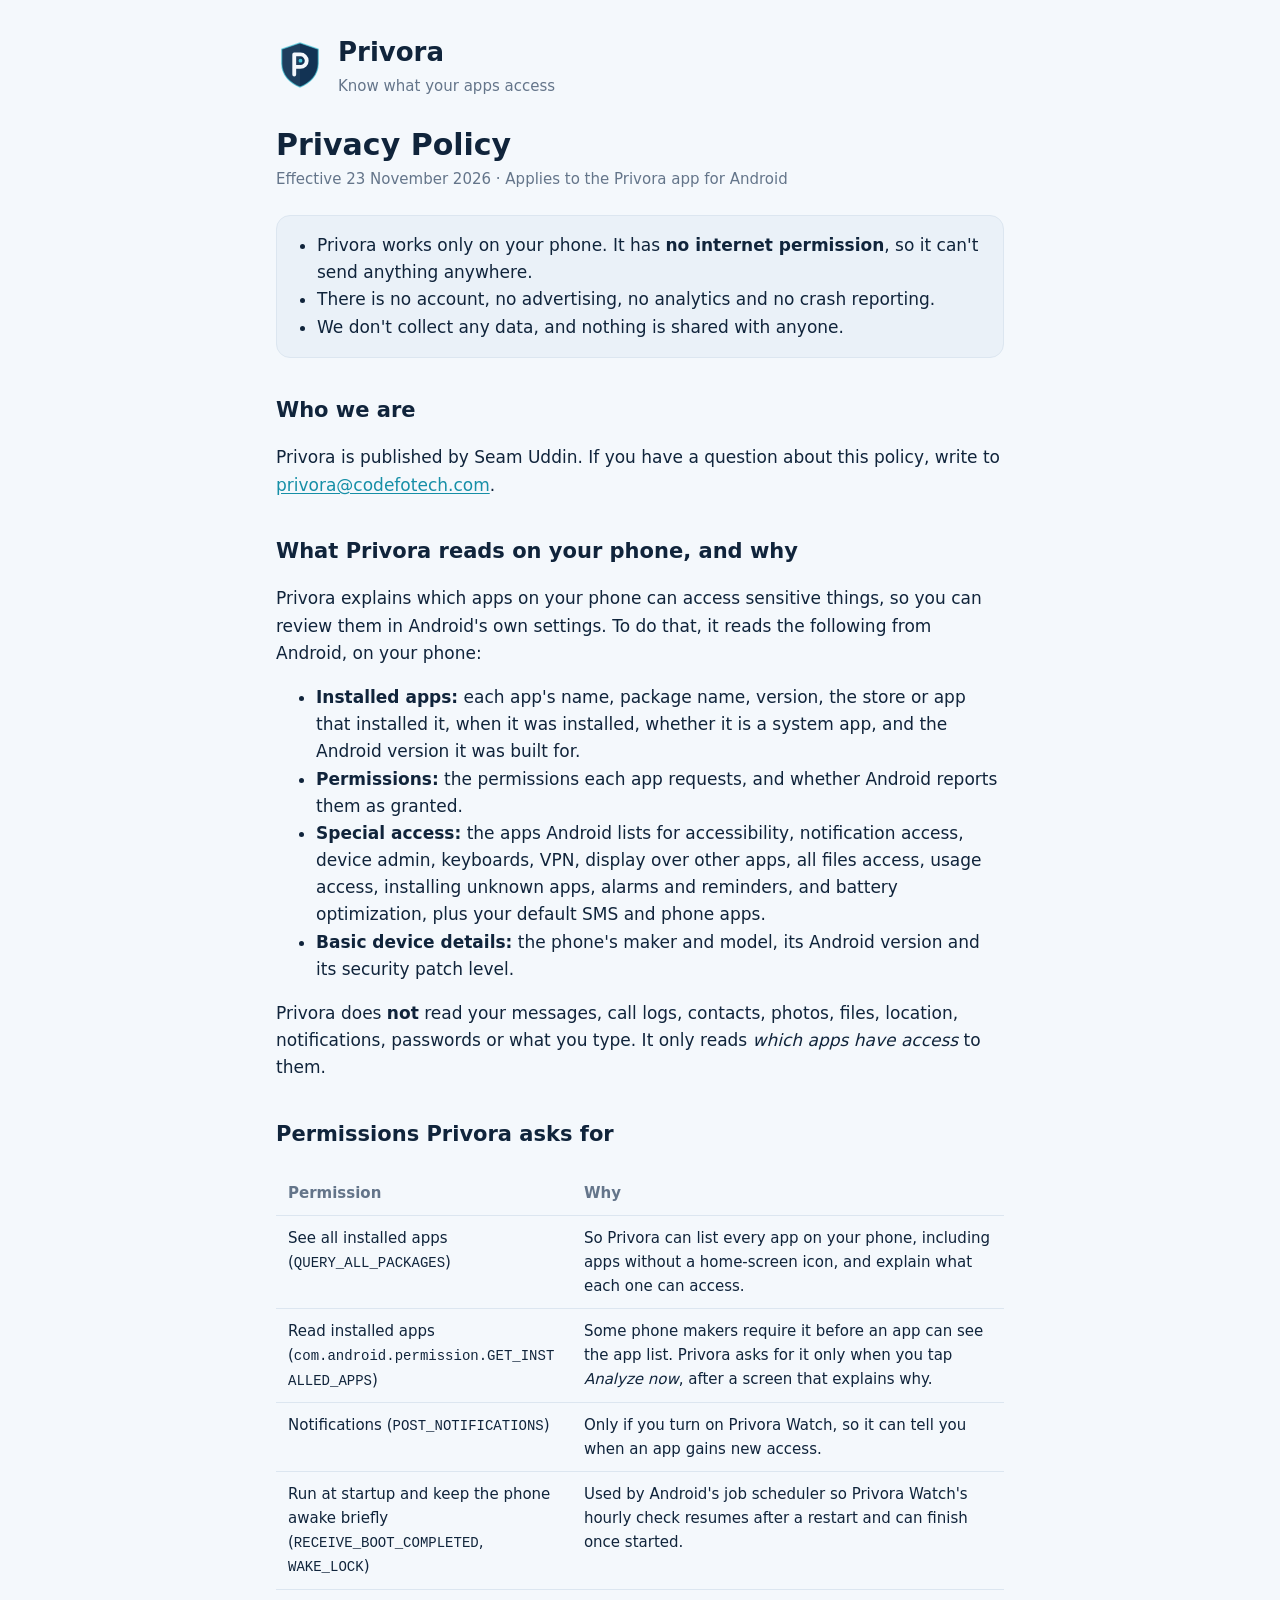
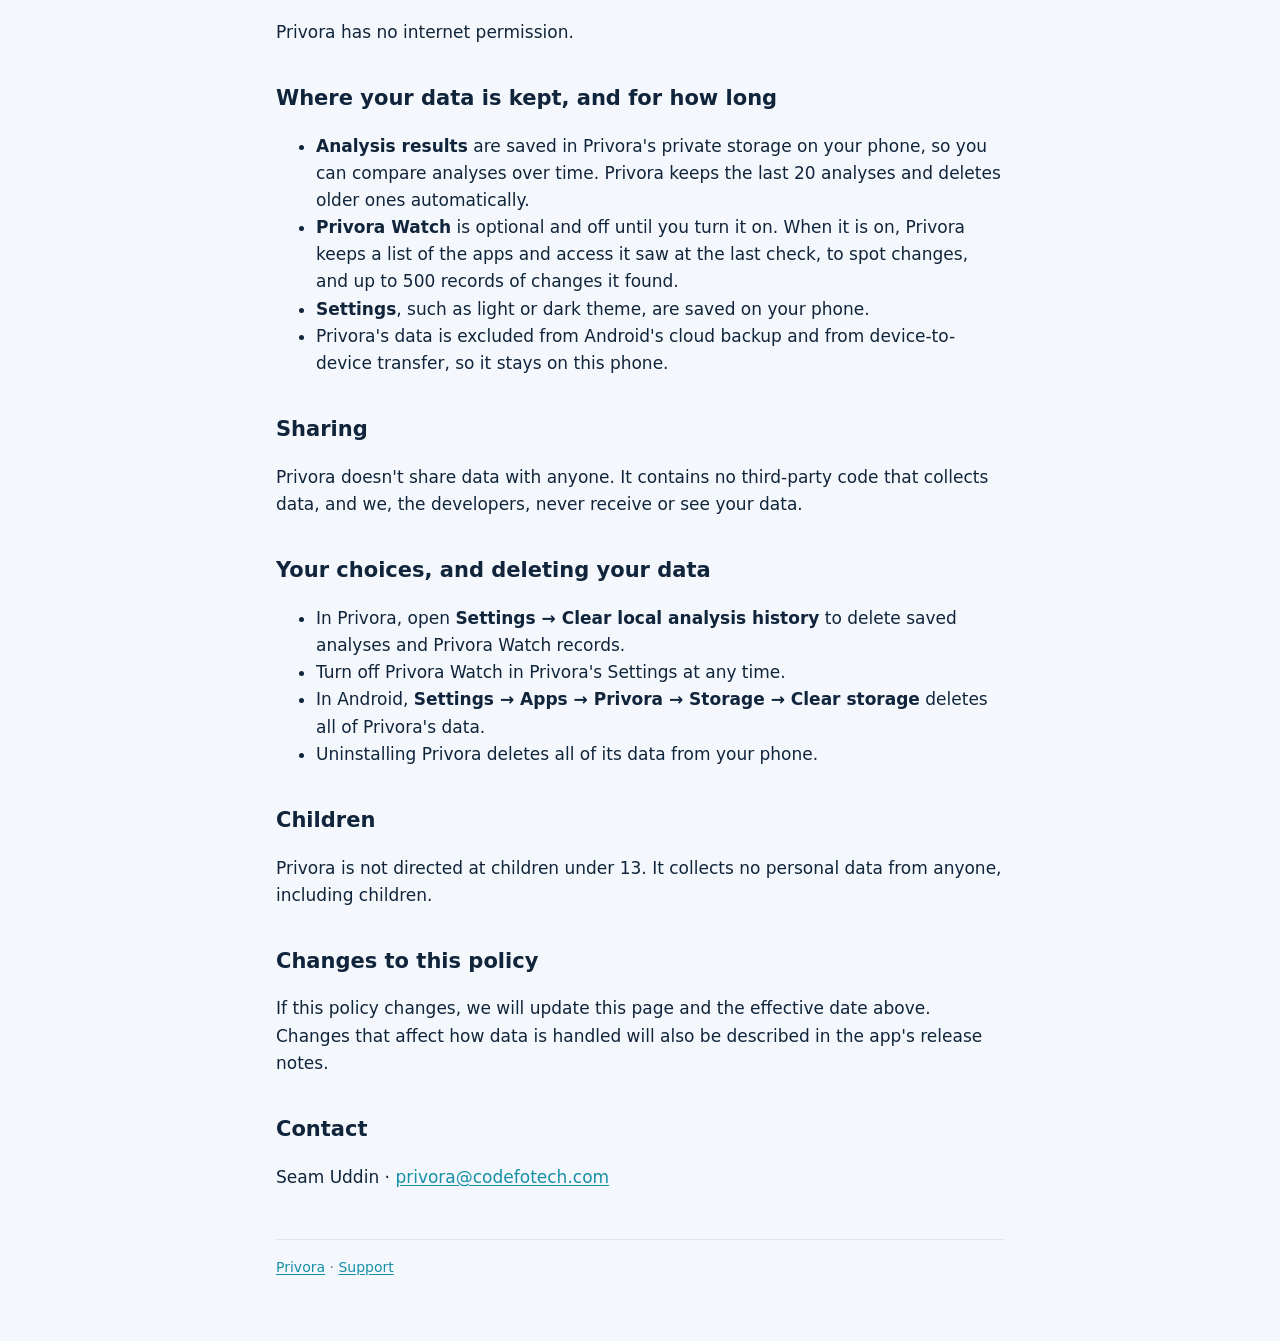
==== privacy-policy/index.html @ b791dbe6 "Add the Privora website: privacy policy, support and landing page Static pages for https://privora.c" ====
<!doctype html>
<html lang="en">
<head>
  <meta charset="utf-8">
  <meta name="viewport" content="width=device-width, initial-scale=1">
  <title>Privora Privacy Policy</title>
  <meta name="description" content="How the Privora Android app handles your data: it works only on your phone, has no internet permission and collects nothing.">
  <link rel="stylesheet" href="../assets/site.css">
</head>
<body>
<main>
  <header class="brand">
    <svg viewBox="0 0 100 100" aria-hidden="true">
      <path fill="#123354" d="M50,4 L88,17 L88,47 C88,71 71,88 50,96 C29,88 12,71 12,47 L12,17 Z"/>
      <path fill="#ffffff" fill-opacity="0.06" d="M50,4 L12,17 L12,47 C12,71 29,88 50,96 Z"/>
      <path fill="none" stroke="#42C6D9" stroke-opacity="0.65" stroke-width="2.5" stroke-linejoin="round" d="M50,4 L88,17 L88,47 C88,71 71,88 50,96 C29,88 12,71 12,47 L12,17 Z"/>
      <path fill="none" stroke="#F4F8FC" stroke-width="8" stroke-linecap="round" stroke-linejoin="round" d="M38,70 L38,28 L51,28 A13,13 0 0,1 51,54 L38,54"/>
      <circle cx="51" cy="41" r="4" fill="#42C6D9"/>
    </svg>
    <div>
      <div class="name">Privora</div>
      <div class="tag">Know what your apps access</div>
    </div>
  </header>

  <h1>Privacy Policy</h1>
  <p class="meta">Effective 23 November 2026 · Applies to the Privora app for Android</p>

  <div class="summary">
    <ul>
      <li>Privora works only on your phone. It has <strong>no internet permission</strong>, so it can't send anything anywhere.</li>
      <li>There is no account, no advertising, no analytics and no crash reporting.</li>
      <li>We don't collect any data, and nothing is shared with anyone.</li>
    </ul>
  </div>

  <h2>Who we are</h2>
  <p>Privora is published by Seam Uddin. If you have a question about this policy, write to <a href="mailto:privora@codefotech.com">privora@codefotech.com</a>.</p>

  <h2>What Privora reads on your phone, and why</h2>
  <p>Privora explains which apps on your phone can access sensitive things, so you can review them in Android's own settings. To do that, it reads the following from Android, on your phone:</p>
  <ul>
    <li><strong>Installed apps:</strong> each app's name, package name, version, the store or app that installed it, when it was installed, whether it is a system app, and the Android version it was built for.</li>
    <li><strong>Permissions:</strong> the permissions each app requests, and whether Android reports them as granted.</li>
    <li><strong>Special access:</strong> the apps Android lists for accessibility, notification access, device admin, keyboards, VPN, display over other apps, all files access, usage access, installing unknown apps, alarms and reminders, and battery optimization, plus your default SMS and phone apps.</li>
    <li><strong>Basic device details:</strong> the phone's maker and model, its Android version and its security patch level.</li>
  </ul>
  <p>Privora does <strong>not</strong> read your messages, call logs, contacts, photos, files, location, notifications, passwords or what you type. It only reads <em>which apps have access</em> to them.</p>

  <h2>Permissions Privora asks for</h2>
  <div class="table-wrap">
  <table>
    <tr><th>Permission</th><th>Why</th></tr>
    <tr><td>See all installed apps (<code>QUERY_ALL_PACKAGES</code>)</td><td>So Privora can list every app on your phone, including apps without a home-screen icon, and explain what each one can access.</td></tr>
    <tr><td>Read installed apps (<code>com.android.permission.GET_INSTALLED_APPS</code>)</td><td>Some phone makers require it before an app can see the app list. Privora asks for it only when you tap <em>Analyze now</em>, after a screen that explains why.</td></tr>
    <tr><td>Notifications (<code>POST_NOTIFICATIONS</code>)</td><td>Only if you turn on Privora Watch, so it can tell you when an app gains new access.</td></tr>
    <tr><td>Run at startup and keep the phone awake briefly (<code>RECEIVE_BOOT_COMPLETED</code>, <code>WAKE_LOCK</code>)</td><td>Used by Android's job scheduler so Privora Watch's hourly check resumes after a restart and can finish once started.</td></tr>
  </table>
  </div>
  <p>Privora has no internet permission.</p>

  <h2>Where your data is kept, and for how long</h2>
  <ul>
    <li><strong>Analysis results</strong> are saved in Privora's private storage on your phone, so you can compare analyses over time. Privora keeps the last 20 analyses and deletes older ones automatically.</li>
    <li><strong>Privora Watch</strong> is optional and off until you turn it on. When it is on, Privora keeps a list of the apps and access it saw at the last check, to spot changes, and up to 500 records of changes it found.</li>
    <li><strong>Settings</strong>, such as light or dark theme, are saved on your phone.</li>
    <li>Privora's data is excluded from Android's cloud backup and from device-to-device transfer, so it stays on this phone.</li>
  </ul>

  <h2>Sharing</h2>
  <p>Privora doesn't share data with anyone. It contains no third-party code that collects data, and we, the developers, never receive or see your data.</p>

  <h2>Your choices, and deleting your data</h2>
  <ul>
    <li>In Privora, open <strong>Settings → Clear local analysis history</strong> to delete saved analyses and Privora Watch records.</li>
    <li>Turn off Privora Watch in Privora's Settings at any time.</li>
    <li>In Android, <strong>Settings → Apps → Privora → Storage → Clear storage</strong> deletes all of Privora's data.</li>
    <li>Uninstalling Privora deletes all of its data from your phone.</li>
  </ul>

  <h2>Children</h2>
  <p>Privora is not directed at children under 13. It collects no personal data from anyone, including children.</p>

  <h2>Changes to this policy</h2>
  <p>If this policy changes, we will update this page and the effective date above. Changes that affect how data is handled will also be described in the app's release notes.</p>

  <h2>Contact</h2>
  <p>Seam Uddin · <a href="mailto:privora@codefotech.com">privora@codefotech.com</a></p>

  <footer><a href="../">Privora</a> · <a href="../support/">Support</a></footer>
</main>
</body>
</html>
---- assets/site.css ----
/* Privora public pages. System fonts only, no scripts, no trackers. Deep Ocean colors. */
:root {
  --bg: #f4f8fc;
  --surface: #ffffff;
  --text: #10243b;
  --text-2: #64758a;
  --accent: #168fa7;
  --border: #dce6f0;
  --note: #eaf1f8;
  color-scheme: light dark;
}

@media (prefers-color-scheme: dark) {
  :root {
    --bg: #071426;
    --surface: #0b1f36;
    --text: #f4f8fc;
    --text-2: #a8b9cc;
    --accent: #42c6d9;
    --border: #203b56;
    --note: #123354;
  }
}

* { box-sizing: border-box; }

body {
  margin: 0;
  background: var(--bg);
  color: var(--text);
  font: 17px/1.6 system-ui, -apple-system, "Segoe UI", Roboto, "Helvetica Neue", Arial, sans-serif;
}

main { max-width: 760px; margin: 0 auto; padding: 32px 16px 64px; }

header.brand { display: flex; align-items: center; gap: 14px; margin-bottom: 8px; }
header.brand svg { width: 48px; height: 48px; flex: none; }
header.brand .name { font-size: 26px; font-weight: 650; }
header.brand .tag { color: var(--text-2); font-size: 15px; }

h1 { font-size: 30px; line-height: 1.25; margin: 28px 0 4px; }
h2 { font-size: 21px; margin: 36px 0 8px; }
h3 { font-size: 17px; margin: 22px 0 4px; }
p, li { max-width: 68ch; }
.meta { color: var(--text-2); font-size: 15px; margin: 0 0 24px; }

a { color: var(--accent); text-underline-offset: 2px; }

.summary {
  background: var(--note);
  border: 1px solid var(--border);
  border-radius: 14px;
  padding: 16px 20px;
  margin: 20px 0;
}
.summary ul { margin: 0; padding-left: 20px; }

table { border-collapse: collapse; width: 100%; margin: 12px 0; font-size: 15px; }
th, td { text-align: left; vertical-align: top; padding: 10px 12px; border-bottom: 1px solid var(--border); }
th { color: var(--text-2); font-weight: 600; }
.table-wrap { overflow-x: auto; }
code { font-size: 14px; overflow-wrap: anywhere; }

nav.links { display: grid; gap: 12px; margin: 28px 0; }
nav.links a {
  display: block;
  background: var(--surface);
  border: 1px solid var(--border);
  border-radius: 14px;
  padding: 16px 20px;
  text-decoration: none;
  color: var(--text);
}
nav.links a span { display: block; color: var(--text-2); font-size: 15px; }

footer { margin-top: 48px; color: var(--text-2); font-size: 14px; border-top: 1px solid var(--border); padding-top: 16px; }
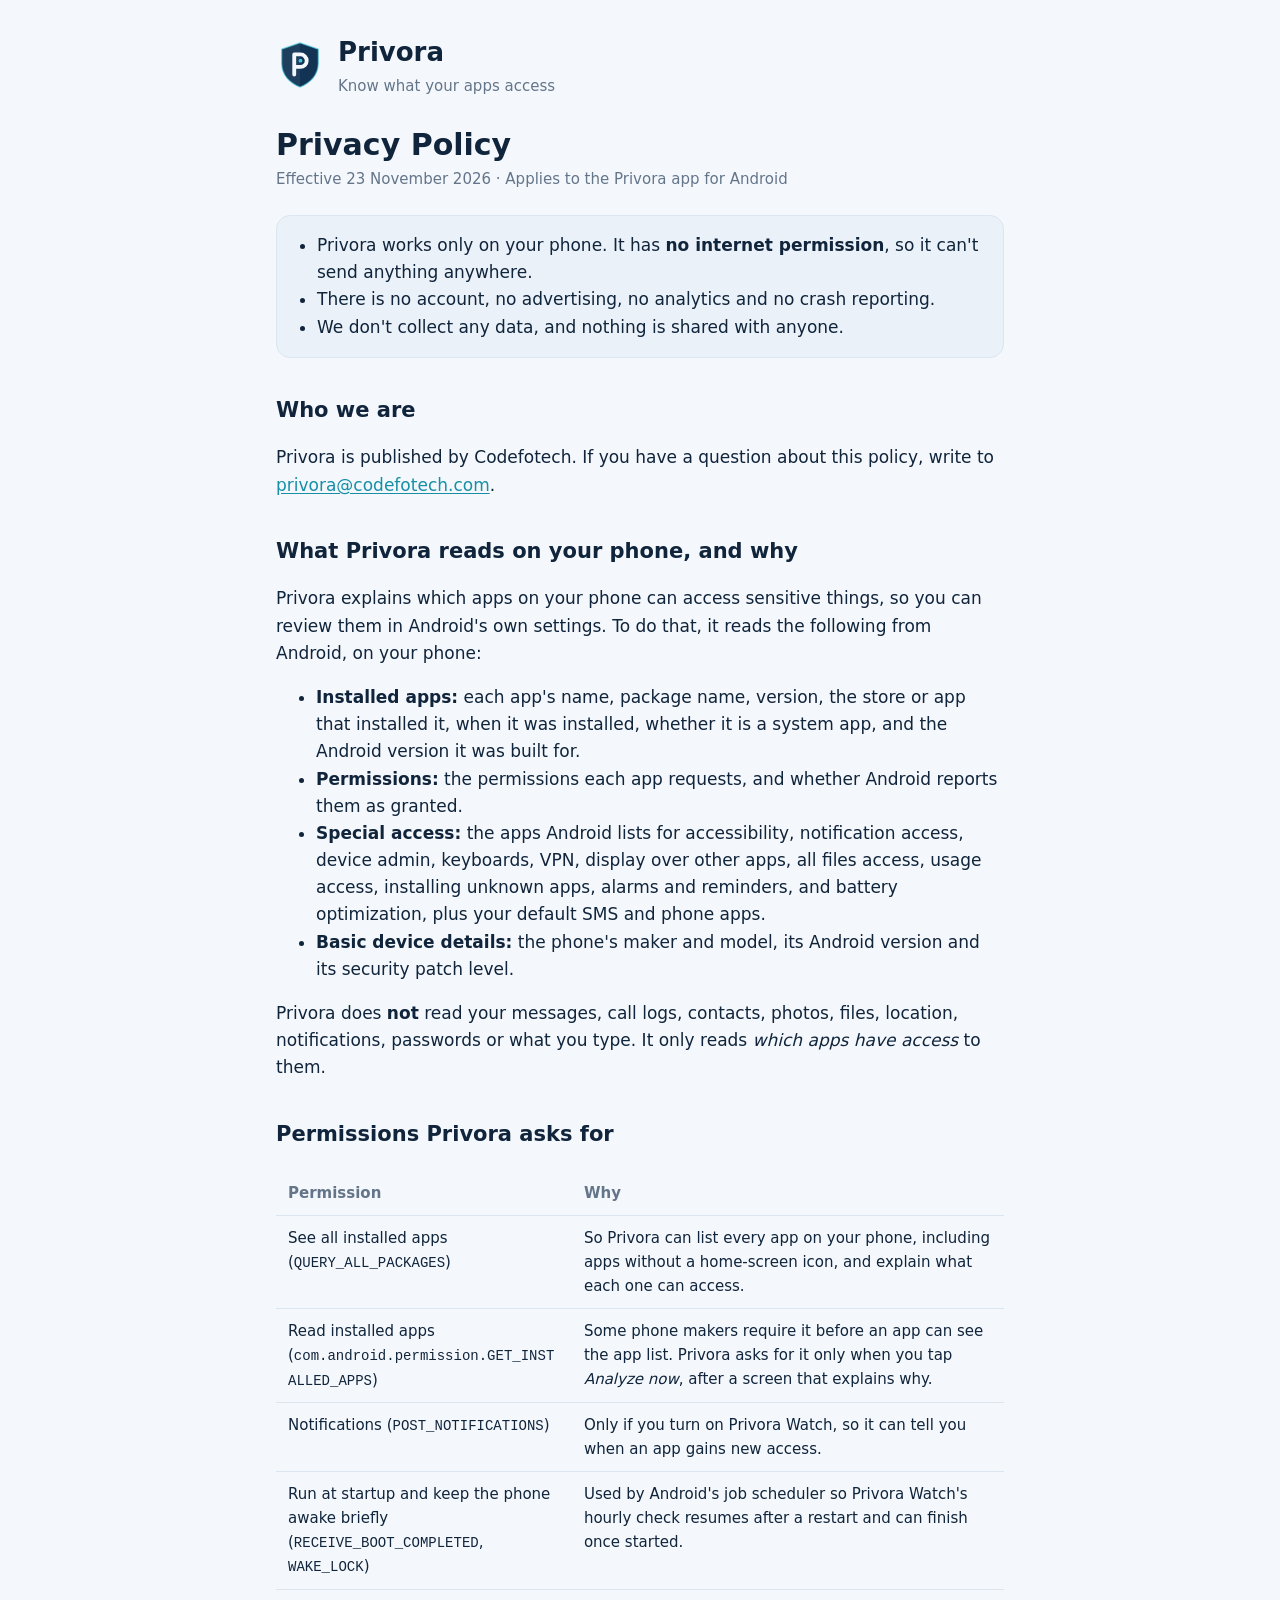
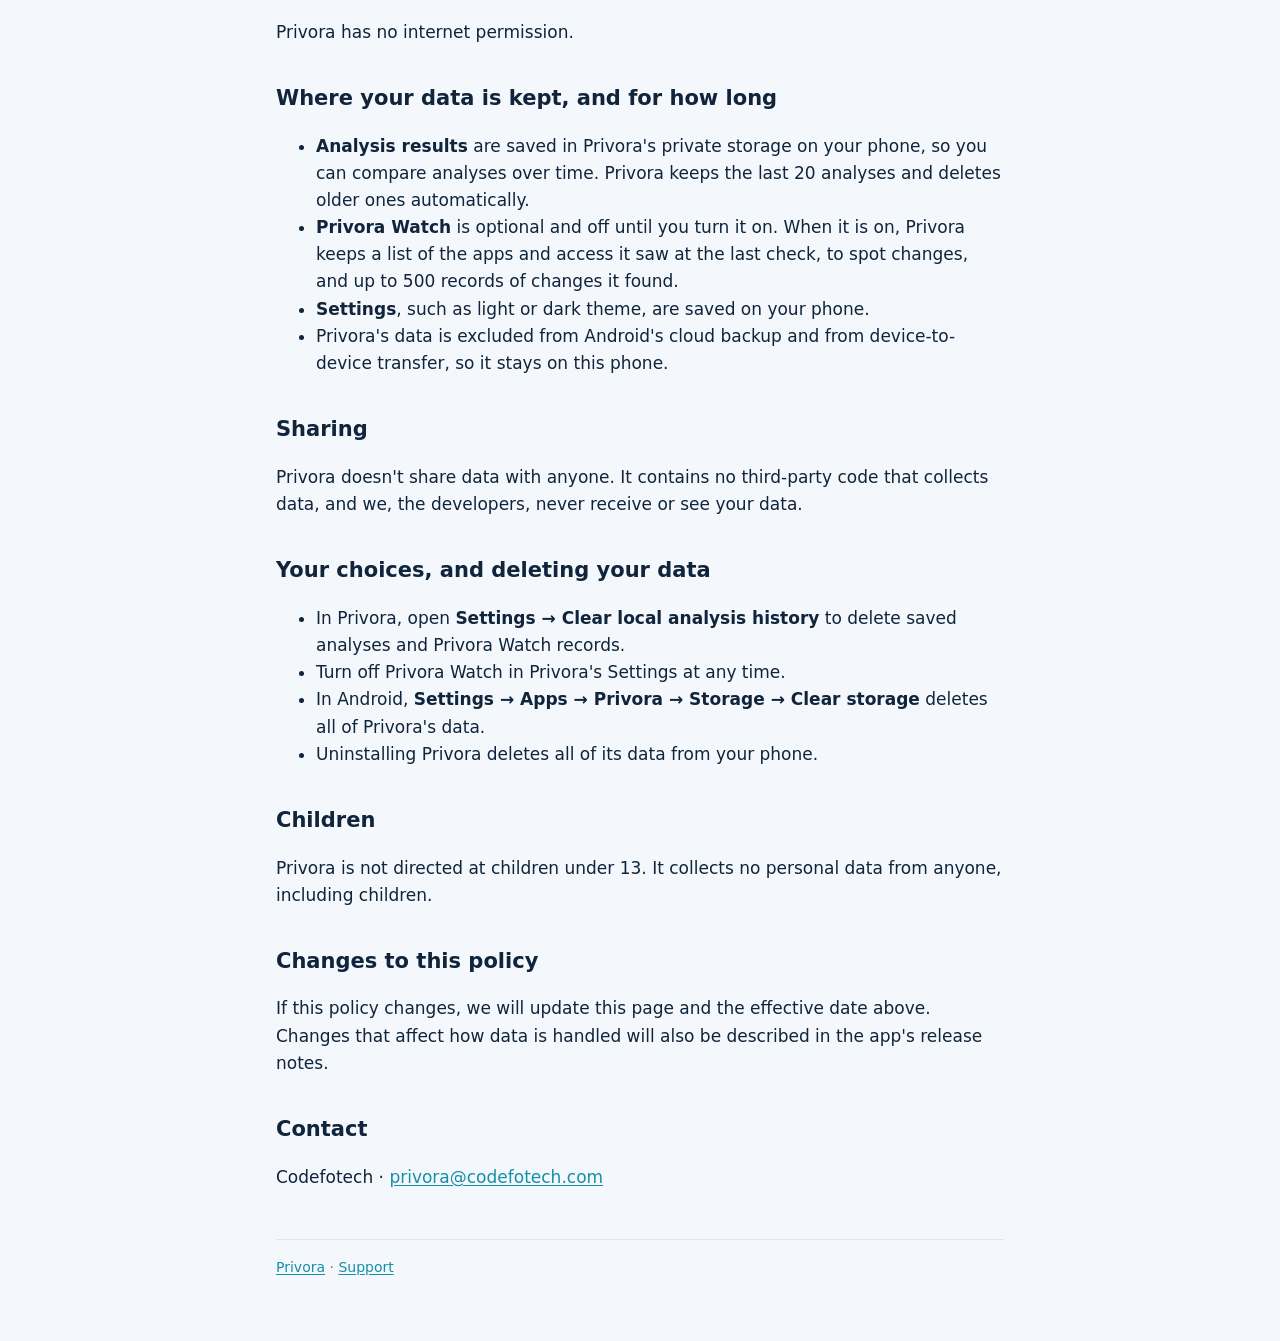
==== commit 8690b358: "Show Codefotech as the publisher The owner asked for the pages to name Codefotech instead of a perso" ====
--- a/privacy-policy/index.html
+++ b/privacy-policy/index.html
@@ -35,7 +35,7 @@
   </div>
 
   <h2>Who we are</h2>
-  <p>Privora is published by Seam Uddin. If you have a question about this policy, write to <a href="mailto:privora@codefotech.com">privora@codefotech.com</a>.</p>
+  <p>Privora is published by Codefotech. If you have a question about this policy, write to <a href="mailto:privora@codefotech.com">privora@codefotech.com</a>.</p>
 
   <h2>What Privora reads on your phone, and why</h2>
   <p>Privora explains which apps on your phone can access sensitive things, so you can review them in Android's own settings. To do that, it reads the following from Android, on your phone:</p>
@@ -85,7 +85,7 @@
   <p>If this policy changes, we will update this page and the effective date above. Changes that affect how data is handled will also be described in the app's release notes.</p>
 
   <h2>Contact</h2>
-  <p>Seam Uddin · <a href="mailto:privora@codefotech.com">privora@codefotech.com</a></p>
+  <p>Codefotech · <a href="mailto:privora@codefotech.com">privora@codefotech.com</a></p>
 
   <footer><a href="../">Privora</a> · <a href="../support/">Support</a></footer>
 </main>
